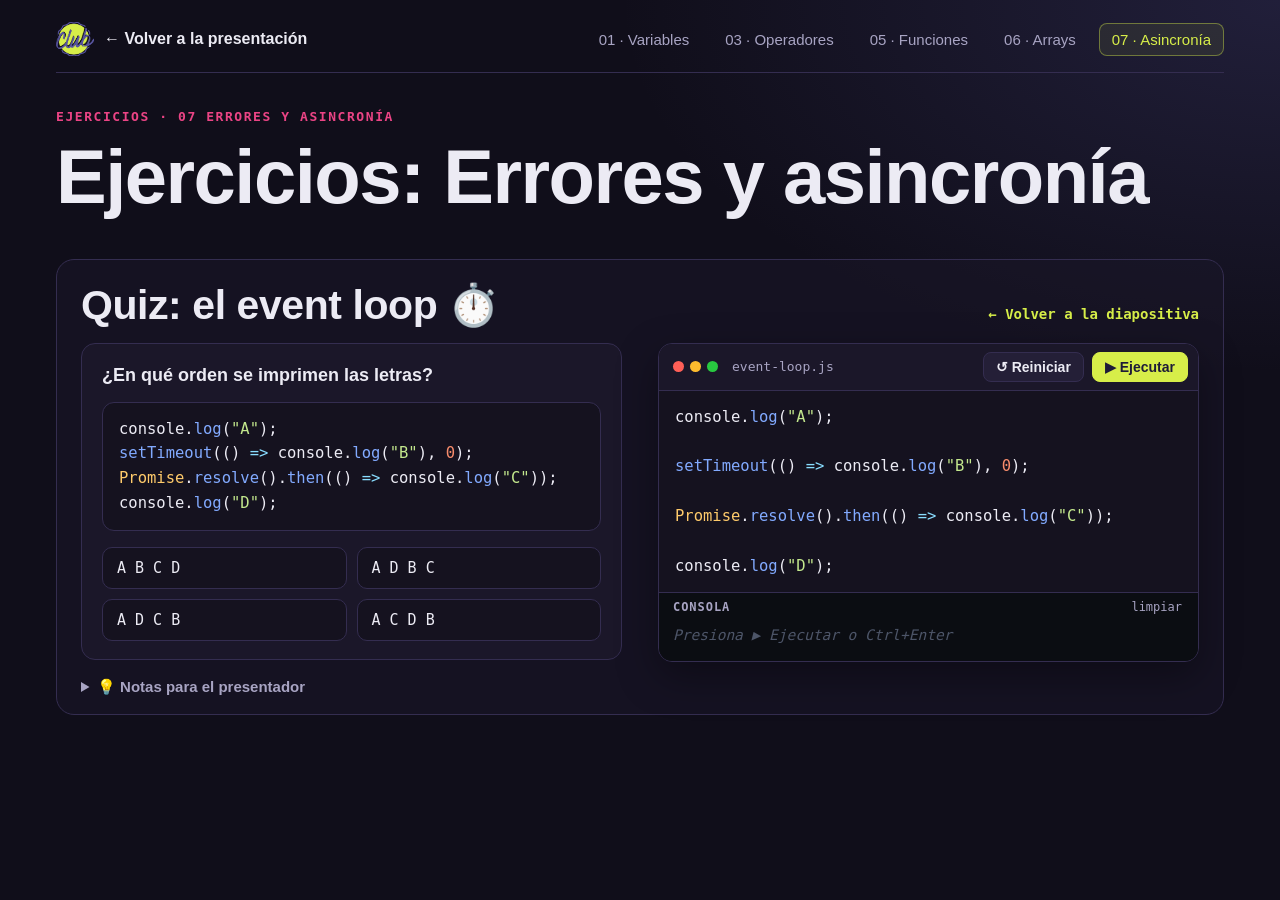
==== ejercicios/asincronia.html @ 26742ad3 "Initial commit" ====
<!DOCTYPE html>
<html lang="es">
<head>
<meta charset="UTF-8">
<meta name="viewport" content="width=device-width, initial-scale=1.0">
<title>Ejercicios: Errores y asincronía — Fundamentos de JavaScript</title>
<link rel="stylesheet" href="../assets/styles.css">
</head>
<body class="page">
<div class="page-wrap">
  <nav class="page-nav" aria-label="Ejercicios">
    <a class="brand" href="../index.html#event-loop"><img src="../assets/badge-club.png" alt="Chicas Programadoras Club"> ← Volver a la presentación</a>
    <a class="tab" href="sintaxis-y-variables.html">01 · Variables</a>
    <a class="tab" href="operadores.html">03 · Operadores</a>
    <a class="tab" href="funciones.html">05 · Funciones</a>
    <a class="tab" href="objetos-y-arrays.html">06 · Arrays</a>
    <a class="tab current" href="asincronia.html" aria-current="page">07 · Asincronía</a>
  </nav>

  <span class="kicker">Ejercicios · 07 Errores y asincronía</span>
  <h1>Ejercicios: Errores y asincronía</h1>

  <section class="exercise" id="quiz-event-loop">
    <div class="exercise-head">
      <h2>Quiz: el event loop ⏱️</h2>
      <a class="back-slide" href="../index.html#event-loop">← Volver a la diapositiva</a>
    </div>
  <div class="cols even">
    <div>
      <div class="quiz" data-answer="2">
        <p class="q">¿En qué orden se imprimen las letras?</p>
<textarea class="snippet">
console.log("A");
setTimeout(() => console.log("B"), 0);
Promise.resolve().then(() => console.log("C"));
console.log("D");
</textarea>
        <div class="opts"><button>A B C D</button><button>A D B C</button><button>A D C B</button><button>A C D B</button></div>
        <p class="explain" hidden>Primero el código síncrono (<b>A</b>, <b>D</b>), luego la microtarea de la Promesa (<b>C</b>) y después la macrotarea del temporizador (<b>B</b>), aunque tenga 0 ms de espera.</p>
      </div>
    </div>
    <div>
<textarea class="code" data-name="event-loop.js">
console.log("A");

setTimeout(() => console.log("B"), 0);

Promise.resolve().then(() => console.log("C"));

console.log("D");
</textarea>
    </div>
  </div>
  <details class="tips"><summary>💡 Notas para el presentador</summary>
    <ul>
      <li>Primero votación. La mayoría responde A D B C.</li>
      <li>setTimeout(fn, 0) significa “lo antes posible después del trabajo actual”, no “ahora”.</li>
    </ul>
  </details>
  </section>
</div>
<script src="../assets/app.js"></script>
</body>
</html>
---- assets/styles.css ----
:root {
  /* Brand palette from the Chicas Programadoras Club template (source.pptx) */
  --brand-purple: #5855A0;
  --brand-purple-light: #a7a4ec;   /* purple lifted for legibility on dark backgrounds */
  --pink: #EB4485;
  --lime: #D7EE49;

  --bg: #100e1a;
  --bg-2: #15121f;
  --panel: #1b1729;
  --panel-2: #241f37;
  --border: #342d50;
  --text: #ecebf4;
  --muted: #a8a4c3;
  --accent: var(--lime);
  --accent-ink: #1e1b38;
  --green: #4ade80;
  --red: #f87171;
  --blue: #60a5fa;
  --purple: #c084fc;
  --orange: #fb923c;
  --cyan: #22d3ee;
  --code-font: "Cascadia Code", "Fira Code", "JetBrains Mono", Consolas, "SF Mono", Menlo, monospace;
  --ui-font: Arial, "Helvetica Neue", Helvetica, sans-serif;   /* template font */
  --bar-h: 54px;
}
* { box-sizing: border-box; }
html { font-feature-settings: "calt" 0, "liga" 0; font-variant-ligatures: none; }
html, body { margin: 0; height: 100%; background: var(--bg); color: var(--text); font-family: var(--ui-font); }
body { overflow: hidden; }
button { font: inherit; color: inherit; }
::selection { background: rgba(215, 238, 73, .3); }

/* ---------- Slides ---------- */
.deck { position: fixed; inset: 0 0 var(--bar-h) 0; }
.slide {
  position: absolute; inset: 0;
  padding: 44px max(56px, calc((100vw - 1320px) / 2)) 40px;
  overflow-y: auto;
  opacity: 0; visibility: hidden; transform: translateX(36px);
  transition: opacity .35s ease, transform .35s ease, visibility 0s linear .35s;
  background:
    radial-gradient(1100px 620px at 100% 0%, rgba(88, 85, 160, .24), transparent 60%),
    radial-gradient(900px 520px at 0% 100%, rgba(235, 68, 133, .07), transparent 60%);
}
.slide.past { transform: translateX(-36px); }
.slide.active { opacity: 1; visibility: visible; transform: none; transition: opacity .35s ease, transform .35s ease; }
.slide::-webkit-scrollbar, .scroll::-webkit-scrollbar { width: 10px; height: 10px; }
.slide::-webkit-scrollbar-thumb, .scroll::-webkit-scrollbar-thumb { background: #2a3040; border-radius: 6px; }

.kicker { display: inline-block; font: 600 13px/1 var(--code-font); letter-spacing: .12em; text-transform: uppercase; color: var(--pink); margin-bottom: 10px; }
h1, h2, h3 { margin: 0 0 .5em; line-height: 1.15; }
h1 { font-size: clamp(40px, 6vw, 76px); font-weight: 700; letter-spacing: -.02em; }
h2 { font-size: clamp(28px, 3.2vw, 42px); font-weight: 700; letter-spacing: -.01em; }
h3 { font-size: 20px; font-weight: 650; color: var(--accent); }
p, li { font-size: clamp(16px, 1.35vw, 20px); line-height: 1.55; }
.lead { font-size: clamp(18px, 1.7vw, 24px); color: var(--muted); max-width: 900px; }
ul.points { padding-left: 1.1em; margin: 0 0 1em; }
ul.points li { margin: .35em 0; }
ul.points li::marker { color: var(--accent); }
.muted { color: var(--muted); }
.small { font-size: 15px; }
code { font-family: var(--code-font); font-size: .9em; background: rgba(255, 255, 255, .07); border: 1px solid rgba(255, 255, 255, .08); padding: .08em .35em; border-radius: 5px; }
pre code { background: none; border: 0; padding: 0; border-radius: 0; font-size: inherit; }
kbd { font-family: var(--code-font); font-size: .82em; padding: .1em .45em; border-radius: 5px; border: 1px solid var(--border); border-bottom-width: 3px; background: var(--panel-2); }
.ok { color: var(--green); } .bad { color: var(--red); }

.cols { display: grid; grid-template-columns: minmax(0, 5fr) minmax(0, 7fr); gap: 36px; align-items: start; }
.cols.even { grid-template-columns: minmax(0, 1fr) minmax(0, 1fr); }
.cols.three { grid-template-columns: repeat(3, minmax(0, 1fr)); gap: 20px; }
@media (max-width: 1000px) { .cols, .cols.even, .cols.three { grid-template-columns: minmax(0, 1fr); } }

.card { background: var(--panel); border: 1px solid var(--border); border-radius: 14px; padding: 18px 20px; }
.card h3 { margin-bottom: .35em; }
.card p, .card li { font-size: 16px; }
.callout { border-left: 4px solid var(--accent); background: rgba(215, 238, 73, .07); padding: 12px 16px; border-radius: 0 10px 10px 0; margin: 14px 0; font-size: 17px; line-height: 1.5; }
.callout.warn { border-color: var(--orange); background: rgba(251, 146, 60, .08); }
.callout.good { border-color: var(--green); background: rgba(74, 222, 128, .07); }

table.grid { border-collapse: collapse; width: 100%; font-size: 16px; margin: 8px 0 16px; }
table.grid th, table.grid td { border-bottom: 1px solid var(--border); padding: 9px 10px; text-align: left; }
table.grid th { color: var(--muted); font-weight: 600; font-size: 14px; text-transform: uppercase; letter-spacing: .05em; }

/* ---------- Title & dividers ---------- */
.title-slide, .divider { display: flex; flex-direction: column; justify-content: center; }
/* ---------- Brand: logos ---------- */
.logo-plate { display: inline-flex; align-items: center; background: #fff; border-radius: 18px; padding: 16px 24px; box-shadow: 0 18px 60px rgba(88, 85, 160, .45), 0 0 0 4px rgba(215, 238, 73, .9); margin-bottom: 30px; width: fit-content; }
.logo-plate img { display: block; width: min(440px, 70vw); height: auto; }
.logo-plate.small { padding: 10px 16px; border-radius: 14px; margin-bottom: 18px; box-shadow: 0 12px 40px rgba(88, 85, 160, .4), 0 0 0 3px rgba(215, 238, 73, .9); }
.logo-plate.small img { width: min(260px, 60vw); }
.corner-badge { position: fixed; top: 14px; right: 22px; width: 66px; height: auto; z-index: 15; pointer-events: none; filter: drop-shadow(0 6px 16px rgba(0, 0, 0, .45)); transition: opacity .3s ease; }
body.hide-badge .corner-badge { opacity: 0; }
.hl { color: var(--accent); }
.hl-pink { color: var(--pink); }
.hint { color: var(--muted); font-size: 16px; margin-top: 28px; }
.divider { background: url("badge-club.png") no-repeat right max(56px, calc((100vw - 1320px) / 2)) center / min(28vw, 330px), radial-gradient(1100px 620px at 100% 0%, rgba(88, 85, 160, .28), transparent 60%); }
.divider .big-num { font: 700 clamp(90px, 16vw, 200px)/0.9 var(--ui-font); color: transparent; -webkit-text-stroke: 2px var(--pink); opacity: .95; }
.divider h1 { margin-top: 12px; }
.divider .topics { display: flex; flex-wrap: wrap; gap: 10px; margin-top: 10px; }
.chip { display: inline-flex; align-items: center; gap: 6px; font: 500 14px/1 var(--code-font); padding: 8px 12px; border-radius: 999px; background: var(--panel-2); border: 1px solid var(--border); color: var(--text); }
button.chip { cursor: pointer; }
button.chip:hover { border-color: var(--accent); }

/* ---------- Agenda ---------- */
.agenda { display: grid; grid-template-columns: repeat(3, minmax(0, 1fr)); gap: 16px; margin-top: 10px; }
@media (max-width: 1000px) { .agenda { grid-template-columns: minmax(0, 1fr); } }
.agenda button { text-align: left; cursor: pointer; background: var(--panel); border: 1px solid var(--border); border-radius: 14px; padding: 16px 18px; transition: border-color .2s, transform .2s; display: grid; grid-template-columns: auto 1fr auto; gap: 4px 14px; align-items: baseline; }
.agenda button:hover { border-color: var(--accent); transform: translateY(-2px); }
.agenda .n { font: 700 22px/1 var(--code-font); color: var(--accent); grid-row: span 2; }
.agenda .t { font-weight: 650; font-size: 19px; }
.agenda .d { font: 13px/1 var(--code-font); color: var(--muted); }
.agenda .s { grid-column: 2 / 4; color: var(--muted); font-size: 14px; line-height: 1.4; }

/* ---------- Timeline ---------- */
.timeline { list-style: none; padding: 0; margin: 0; border-left: 2px solid var(--border); }
.timeline li { position: relative; padding: 0 0 14px 22px; font-size: 16px; }
.timeline li::before { content: ""; position: absolute; left: -7px; top: 6px; width: 12px; height: 12px; border-radius: 50%; background: var(--accent); }
.timeline b { font-family: var(--code-font); color: var(--accent); margin-right: 8px; }

/* ---------- Code: playgrounds & snippets ---------- */
textarea.code, textarea.snippet, textarea.solution { display: none; }
.pg { background: var(--bg-2); border: 1px solid var(--border); border-radius: 14px; overflow: hidden; box-shadow: 0 14px 40px rgba(0, 0, 0, .35); }
.pg + .pg { margin-top: 16px; }
.pg-bar { display: flex; align-items: center; gap: 8px; padding: 8px 10px 8px 14px; background: var(--panel); border-bottom: 1px solid var(--border); }
.pg-dots { display: flex; gap: 6px; margin-right: 6px; }
.pg-dots i { width: 11px; height: 11px; border-radius: 50%; background: #3a4152; }
.pg-dots i:nth-child(1) { background: #ff5f57; } .pg-dots i:nth-child(2) { background: #febc2e; } .pg-dots i:nth-child(3) { background: #28c840; }
.pg-name { font: 13px var(--code-font); color: var(--muted); flex: 1; white-space: nowrap; overflow: hidden; text-overflow: ellipsis; }
.btn { cursor: pointer; border: 1px solid var(--border); background: var(--panel-2); border-radius: 8px; padding: 6px 12px; font-size: 14px; font-weight: 600; display: inline-flex; align-items: center; gap: 6px; transition: background .15s, border-color .15s; white-space: nowrap; }
.btn:hover { border-color: #4a5266; background: #252b3a; }
.btn.primary { background: var(--accent); color: var(--accent-ink); border-color: var(--accent); }
.btn.primary:hover { background: #e4f57d; }
.btn.on { border-color: var(--accent); color: var(--accent); }

.editor-scroll { max-height: var(--h, 46vh); overflow: auto; }
.editor { display: grid; position: relative; min-height: 60px; }
.editor > * { grid-area: 1 / 1; }
.editor pre, .editor textarea, pre.snippet {
  margin: 0; border: 0; padding: 14px 16px;
  font: 15.5px/1.6 var(--code-font); font-variant-ligatures: none; letter-spacing: 0; tab-size: 2;
  white-space: pre-wrap; overflow-wrap: anywhere; word-break: normal;
}
.editor pre { pointer-events: none; color: var(--text); }
.editor textarea { resize: none; overflow: hidden; background: transparent; color: transparent; caret-color: #fff; outline: none; width: 100%; height: 100%; }
.editor textarea::selection { background: rgba(215, 238, 73, .28); color: transparent; }
.pg:focus-within { border-color: #4a5266; }
pre.snippet { background: var(--bg-2); border: 1px solid var(--border); border-radius: 12px; margin: 10px 0 16px; }

.tk-k { color: #c792ea; } .tk-s { color: #c3e88d; } .tk-n { color: #f78c6c; } .tk-c { color: #6b7590; font-style: italic; }
.tk-l { color: #ff9cac; } .tk-f { color: #82aaff; } .tk-p { color: #b8d3e0; } .tk-t { color: #ffcb6b; } .tk-o { color: #89ddff; }

.console { border-top: 1px solid var(--border); background: #0b0d12; }
.console-head { display: flex; align-items: center; justify-content: space-between; padding: 6px 10px 6px 14px; font: 600 12px var(--code-font); letter-spacing: .08em; text-transform: uppercase; color: var(--muted); }
.console-head button { background: none; border: 0; color: var(--muted); cursor: pointer; font: 12px var(--code-font); }
.console-head button:hover { color: var(--text); }
.out { max-height: var(--out-h, 24vh); overflow: auto; padding: 0 0 8px; font: 14.5px/1.5 var(--code-font); }
.out:empty::before { content: "Presiona ▶ Ejecutar o Ctrl+Enter"; display: block; padding: 4px 14px 6px; color: #4d5568; font-style: italic; }
.out.ran:empty::before { content: "(aún sin salida)"; }
.line { padding: 3px 14px 3px 30px; white-space: pre-wrap; overflow-wrap: anywhere; position: relative; border-bottom: 1px solid rgba(255, 255, 255, .03); animation: pop .25s ease; }
.line::before { content: "›"; position: absolute; left: 14px; color: #4d5568; }
.line.error { color: #ffb4b4; background: rgba(248, 113, 113, .09); } .line.error::before { content: "✖"; color: var(--red); left: 11px; }
.line.warn { color: #fde68a; background: rgba(250, 204, 21, .07); } .line.warn::before { content: "▲"; color: #facc15; left: 11px; font-size: 11px; top: 6px; }
.line.info { color: #a7f3d0; } .line.info::before { content: "ℹ"; color: var(--green); }
.line.sys { color: #6b7590; font-style: italic; } .line.sys::before { content: ""; }
@keyframes pop { from { opacity: 0; transform: translateY(-3px); } to { opacity: 1; transform: none; } }

/* ---------- Widgets ---------- */
.widget { background: var(--panel); border: 1px solid var(--border); border-radius: 14px; padding: 18px 20px; }
.widget + .widget { margin-top: 16px; }
.widget h3 { display: flex; align-items: center; gap: 10px; }
.row { display: flex; flex-wrap: wrap; gap: 10px; align-items: center; }
select, input.expr { font: 15px var(--code-font); color: var(--text); background: var(--bg-2); border: 1px solid var(--border); border-radius: 8px; padding: 8px 10px; outline: none; }
select:focus, input.expr:focus { border-color: var(--accent); }
input.expr { min-width: 0; flex: 1; }

.eq-results { display: grid; grid-template-columns: repeat(3, minmax(0, 1fr)); gap: 10px; margin: 14px 0 6px; }
.eq-res { background: var(--bg-2); border: 1px solid var(--border); border-radius: 10px; padding: 10px 12px; font-family: var(--code-font); }
.eq-res .e { font-size: 13px; color: var(--muted); overflow-wrap: anywhere; }
.eq-res .v { font-size: 22px; font-weight: 700; margin-top: 2px; }
.matrix-wrap { overflow-x: auto; margin-top: 12px; }
table.matrix { border-collapse: separate; border-spacing: 2px; font: 12.5px var(--code-font); margin: 0 auto; }
table.matrix th { color: var(--muted); font-weight: 500; padding: 2px 4px; white-space: nowrap; }
table.matrix thead th { writing-mode: vertical-rl; transform: rotate(180deg); text-align: left; height: 76px; }
table.matrix tbody th { text-align: right; }
table.matrix td { width: 26px; height: 26px; border-radius: 4px; background: #1b2030; cursor: pointer; transition: transform .1s; }
table.matrix td.t { background: var(--pink); }
table.matrix td.t.strict { background: var(--accent); }
table.matrix td:hover { transform: scale(1.18); outline: 2px solid #fff; }
table.matrix td.sel { outline: 2px solid var(--cyan); }

.reveal-grid { display: grid; grid-template-columns: repeat(4, minmax(0, 1fr)); gap: 14px; }
@media (max-width: 1100px) { .reveal-grid { grid-template-columns: repeat(2, minmax(0, 1fr)); } }
.reveal { cursor: pointer; text-align: left; background: var(--panel); border: 1px solid var(--border); border-radius: 14px; padding: 16px; min-height: 118px; display: flex; flex-direction: column; justify-content: space-between; gap: 10px; transition: border-color .2s, transform .2s, background .2s; }
.reveal:hover { border-color: var(--accent); transform: translateY(-2px); }
.reveal code { background: none; border: 0; padding: 0; font-size: 18px; color: var(--text); }
.reveal .ans { font: 600 18px var(--code-font); color: var(--muted); }
.reveal .ans small { display: block; font-size: 12px; font-weight: 400; color: var(--muted); margin-top: 3px; }
.reveal.shown { background: #1a2130; border-color: #3a4560; }
.reveal.shown .ans { color: var(--accent); }

.truth-badge { display: inline-flex; align-items: center; justify-content: center; min-width: 170px; padding: 14px 22px; border-radius: 12px; font: 800 28px var(--code-font); letter-spacing: .06em; margin: 16px 0 6px; }
.truth-badge.truthy { background: rgba(74, 222, 128, .15); color: var(--green); border: 1px solid rgba(74, 222, 128, .4); }
.truth-badge.falsy { background: rgba(248, 113, 113, .13); color: var(--red); border: 1px solid rgba(248, 113, 113, .4); }
.truth-badge.err { background: rgba(251, 146, 60, .12); color: var(--orange); border: 1px solid rgba(251, 146, 60, .4); font-size: 16px; letter-spacing: 0; }
.falsy-list { display: flex; flex-wrap: wrap; gap: 8px; }
.falsy-list code { font-size: 17px; padding: .25em .6em; color: var(--red); }

.lab-row { display: grid; grid-template-columns: minmax(0, 1fr) auto minmax(0, 1fr); gap: 10px; align-items: center; }
.lab-out { margin-top: 16px; background: var(--bg-2); border: 1px solid var(--border); border-radius: 12px; padding: 16px 18px; font-family: var(--code-font); }
.lab-out .expr-line { color: var(--muted); font-size: 15px; overflow-wrap: anywhere; }
.lab-out .val { font-size: 30px; font-weight: 700; color: var(--accent); margin: 6px 0 2px; overflow-wrap: anywhere; }
.lab-out .type { font-size: 14px; color: var(--muted); }
.lab-out.error .val { color: var(--red); font-size: 18px; }
.presets { margin-top: 14px; }
.prec { list-style: none; counter-reset: p; padding: 0; margin: 0; }
.prec li { counter-increment: p; display: flex; gap: 12px; align-items: baseline; font-size: 16px; padding: 5px 0; border-bottom: 1px dashed var(--border); }
.prec li::before { content: counter(p); font: 700 13px var(--code-font); color: var(--accent); width: 20px; }
.prec li span { color: var(--muted); font-size: 14px; margin-left: auto; }

/* ---------- Quiz ---------- */
.quiz { background: var(--panel); border: 1px solid var(--border); border-radius: 14px; padding: 18px 20px; }
.quiz + .quiz { margin-top: 14px; }
.quiz .q { margin: 0 0 12px; font-weight: 600; font-size: 18px; }
.quiz .opts { display: grid; grid-template-columns: repeat(2, minmax(0, 1fr)); gap: 10px; }
.quiz .opts button { cursor: pointer; text-align: left; padding: 11px 14px; border-radius: 10px; border: 1px solid var(--border); background: var(--bg-2); font: 15px var(--code-font); transition: border-color .15s, background .15s; }
.quiz .opts button:hover:not(:disabled) { border-color: var(--accent); }
.quiz .opts button:disabled { cursor: default; }
.quiz .opts button.correct { background: rgba(74, 222, 128, .16); border-color: var(--green); color: #c9f7d9; }
.quiz .opts button.wrong { background: rgba(248, 113, 113, .14); border-color: var(--red); color: #ffd0d0; }
.quiz .explain { margin: 12px 0 0; font-size: 16px; color: var(--muted); }
.quiz .explain[hidden] { display: none; }
.score { font: 700 22px var(--code-font); color: var(--accent); }

/* ---------- Misc visuals ---------- */
.types { display: grid; grid-template-columns: repeat(4, minmax(0, 1fr)); gap: 10px; }
.type-card { background: var(--panel); border: 1px solid var(--border); border-radius: 12px; padding: 12px 14px; }
.type-card b { font: 700 16px var(--code-font); color: var(--accent); display: block; }
.type-card span { font: 14px var(--code-font); color: var(--muted); }
.type-card.obj { grid-column: span 4; border-color: rgba(96, 165, 250, .45); }
.type-card.obj b { color: var(--blue); }

.scope { border: 2px dashed; border-radius: 14px; padding: 12px 14px 14px; margin-top: 8px; font-size: 15px; }
.scope > .label { font: 700 13px var(--code-font); letter-spacing: .04em; }
.scope code { display: block; margin: 6px 0; width: fit-content; }
.s-global { border-color: rgba(96, 165, 250, .6); } .s-global > .label { color: var(--blue); }
.s-fn { border-color: rgba(192, 132, 252, .6); } .s-fn > .label { color: var(--purple); }
.s-inner { border-color: rgba(74, 222, 128, .6); } .s-inner > .label { color: var(--green); }

.emoji-flow { font-family: var(--code-font); font-size: 17px; line-height: 2; }
.emoji-flow div { white-space: nowrap; overflow: hidden; text-overflow: ellipsis; }
.emoji-flow .m { color: var(--blue); }

.three-way .card h3 { font-family: var(--code-font); font-size: 17px; }
.three-way pre.snippet { font-size: 14px; margin: 8px 0; }

.recap { display: grid; grid-template-columns: repeat(4, minmax(0, 1fr)); gap: 14px; }
@media (max-width: 1100px) { .recap { grid-template-columns: repeat(2, minmax(0, 1fr)); } }
.recap .card ul { margin: 0; padding-left: 1.1em; }
.recap .card li { font-size: 15px; margin: .25em 0; }

.links a { color: var(--accent); text-decoration: none; border-bottom: 1px solid rgba(215, 238, 73, .35); }
.links a:hover { border-bottom-color: var(--accent); }
.links li { margin: .5em 0; }

/* ---------- Bottom bar, menu, notes ---------- */
.bar { position: fixed; left: 0; right: 0; bottom: 0; height: var(--bar-h); background: rgba(17, 15, 27, .92); backdrop-filter: blur(8px); border-top: 1px solid var(--border); display: flex; align-items: center; gap: 14px; padding: 0 16px; z-index: 20; }
.progress { position: absolute; left: 0; top: -1px; height: 3px; background: linear-gradient(90deg, var(--pink), var(--accent)); transition: width .35s ease; }
.bar .section-name { font: 600 13px var(--code-font); color: var(--muted); letter-spacing: .06em; text-transform: uppercase; flex: 1; white-space: nowrap; overflow: hidden; text-overflow: ellipsis; }
.bar .counter { font: 600 14px var(--code-font); color: var(--muted); min-width: 64px; text-align: center; }
.icon-btn { cursor: pointer; width: 36px; height: 36px; border-radius: 9px; border: 1px solid var(--border); background: var(--panel); display: inline-flex; align-items: center; justify-content: center; font-size: 16px; }
.icon-btn:hover { border-color: var(--accent); }
.icon-btn.on { border-color: var(--accent); color: var(--accent); }
.bar .right { flex: 1; display: flex; justify-content: flex-end; gap: 8px; }

.menu { position: fixed; top: 0; right: 0; bottom: var(--bar-h); width: min(420px, 92vw); background: var(--panel); border-left: 1px solid var(--border); z-index: 30; transform: translateX(105%); transition: transform .3s ease; overflow-y: auto; padding: 18px 16px 30px; }
.menu { visibility: hidden; transition: transform .3s ease, visibility 0s linear .3s; }
.menu.open { visibility: visible; transition: transform .3s ease; transform: none; box-shadow: -20px 0 60px rgba(0, 0, 0, .5); }
.menu h4 { margin: 18px 6px 6px; font: 700 12px var(--code-font); letter-spacing: .1em; text-transform: uppercase; color: var(--pink); }
.menu button { display: block; width: 100%; text-align: left; background: none; border: 0; border-radius: 8px; padding: 7px 10px; cursor: pointer; font-size: 15px; color: var(--text); }
.menu button:hover { background: var(--panel-2); }
.menu button.current { background: rgba(215, 238, 73, .12); color: var(--accent); }
.menu button .i { display: inline-block; width: 30px; color: var(--muted); font: 12px var(--code-font); }

.notes-panel { position: fixed; left: 0; right: 0; bottom: var(--bar-h); max-height: 34vh; overflow-y: auto; background: var(--bg-2); border-top: 2px solid var(--pink); z-index: 25; padding: 14px max(24px, calc((100vw - 1320px) / 2)); transform: translateY(105%); visibility: hidden; transition: transform .3s ease, visibility 0s linear .3s; font-size: 17px; line-height: 1.55; }
.notes-panel.open { transform: none; visibility: visible; transition: transform .3s ease; }
.notes-panel .label { font: 700 12px var(--code-font); letter-spacing: .1em; color: var(--pink); text-transform: uppercase; }
.notes-panel ul { margin: 6px 0 0; padding-left: 1.2em; }
.slide aside.notes { display: none; }

/* ---------- Final slide: links to standalone pages ---------- */
.link-grid { display: grid; grid-template-columns: repeat(3, minmax(0, 1fr)); gap: 20px; margin-top: 18px; }
@media (max-width: 1000px) { .link-grid { grid-template-columns: minmax(0, 1fr); } }
.link-card { display: flex; flex-direction: column; gap: 10px; padding: 26px 24px; min-height: 230px; border-radius: 18px; background: var(--panel); border: 1px solid var(--border); color: var(--text); text-decoration: none; transition: border-color .2s, transform .2s, box-shadow .2s; }
.link-card:hover, .link-card:focus-visible { border-color: var(--accent); transform: translateY(-4px); box-shadow: 0 18px 50px rgba(215, 238, 73, .12); outline: none; }
.link-card .icon { font-size: 44px; line-height: 1; }
.link-card .t { font-size: 26px; font-weight: 700; }
.link-card .s { color: var(--muted); font-size: 17px; line-height: 1.5; flex: 1; }
.link-card .go { font: 600 15px var(--code-font); color: var(--accent); }

/* ---------- Standalone pages ---------- */
body.page { overflow: auto; background: radial-gradient(1100px 620px at 100% 0%, rgba(88, 85, 160, .24), transparent 60%) var(--bg); min-height: 100%; }
.page-wrap { max-width: 1320px; margin: 0 auto; padding: 22px 56px 64px; }
@media (max-width: 700px) { .page-wrap { padding: 18px 20px 48px; } }
.page-nav { display: flex; flex-wrap: wrap; align-items: center; gap: 10px; padding-bottom: 16px; margin-bottom: 34px; border-bottom: 1px solid var(--border); }
.page-nav .brand { display: inline-flex; align-items: center; gap: 10px; margin-right: auto; color: var(--text); text-decoration: none; font-weight: 650; }
.page-nav .brand img { width: 38px; height: auto; }
.page-nav a.tab { color: var(--muted); text-decoration: none; padding: 7px 12px; border-radius: 8px; border: 1px solid transparent; font-size: 15px; }
.page-nav a.tab:hover { color: var(--text); border-color: var(--border); }
.page-nav a.tab.current { color: var(--accent); border-color: rgba(215, 238, 73, .4); background: rgba(215, 238, 73, .08); }
.page-head { display: flex; flex-wrap: wrap; align-items: baseline; gap: 16px 22px; margin-bottom: 22px; }
.page-head h1 { font-size: clamp(34px, 4.5vw, 56px); margin: 0; }
.quiz-result { margin-top: 22px; font-size: 20px; text-align: center; }
.quiz-result[hidden] { display: none; }

@media print {
  html, body, body.page { background: #fff !important; color: #111 !important; }
  .page-nav, .no-print { display: none !important; }
  .page-wrap { padding: 0; max-width: none; }
  .card, code { background: #fff !important; border-color: #ccc !important; color: #111 !important; break-inside: avoid; }
  .card h3, .kicker { color: #8a6d00 !important; }
  .muted, .lead { color: #444 !important; }
}

/* ---------- Exercise links (in slides) and exercise pages ---------- */
.exercise-link { display: flex; align-items: center; gap: 14px; margin-top: 18px; padding: 14px 18px; border-radius: 14px; text-decoration: none; color: var(--text); background: linear-gradient(135deg, rgba(235, 68, 133, .16), rgba(88, 85, 160, .22)); border: 1px solid rgba(235, 68, 133, .45); transition: border-color .2s, transform .2s, box-shadow .2s; }
.exercise-link:hover, .exercise-link:focus-visible { border-color: var(--accent); transform: translateY(-2px); box-shadow: 0 12px 34px rgba(235, 68, 133, .18); outline: none; }
.exercise-link .i { font-size: 26px; line-height: 1; }
.exercise-link .t { flex: 1; font-size: 18px; font-weight: 700; }
.exercise-link .t b { display: block; font: 700 12px var(--code-font); letter-spacing: .12em; text-transform: uppercase; color: var(--pink); margin-bottom: 3px; }
.exercise-link .go { font: 700 20px var(--code-font); color: var(--accent); }

.exercise { background: rgba(27, 23, 41, .55); border: 1px solid var(--border); border-radius: 18px; padding: 22px 24px 18px; margin-top: 26px; scroll-margin-top: 20px; }
.exercise:target { border-color: var(--pink); box-shadow: 0 0 0 3px rgba(235, 68, 133, .25); }
.exercise-head { display: flex; flex-wrap: wrap; align-items: baseline; justify-content: space-between; gap: 8px 20px; margin-bottom: 14px; }
.exercise-head h2 { margin: 0; }
.back-slide { font: 600 14px var(--code-font); color: var(--accent); text-decoration: none; white-space: nowrap; }
.back-slide:hover { text-decoration: underline; }
details.tips { margin-top: 16px; color: var(--muted); font-size: 15px; }
details.tips summary { cursor: pointer; font-weight: 700; color: var(--muted); }
details.tips ul { margin: 8px 0 0; }
details.tips li { font-size: 15px; }
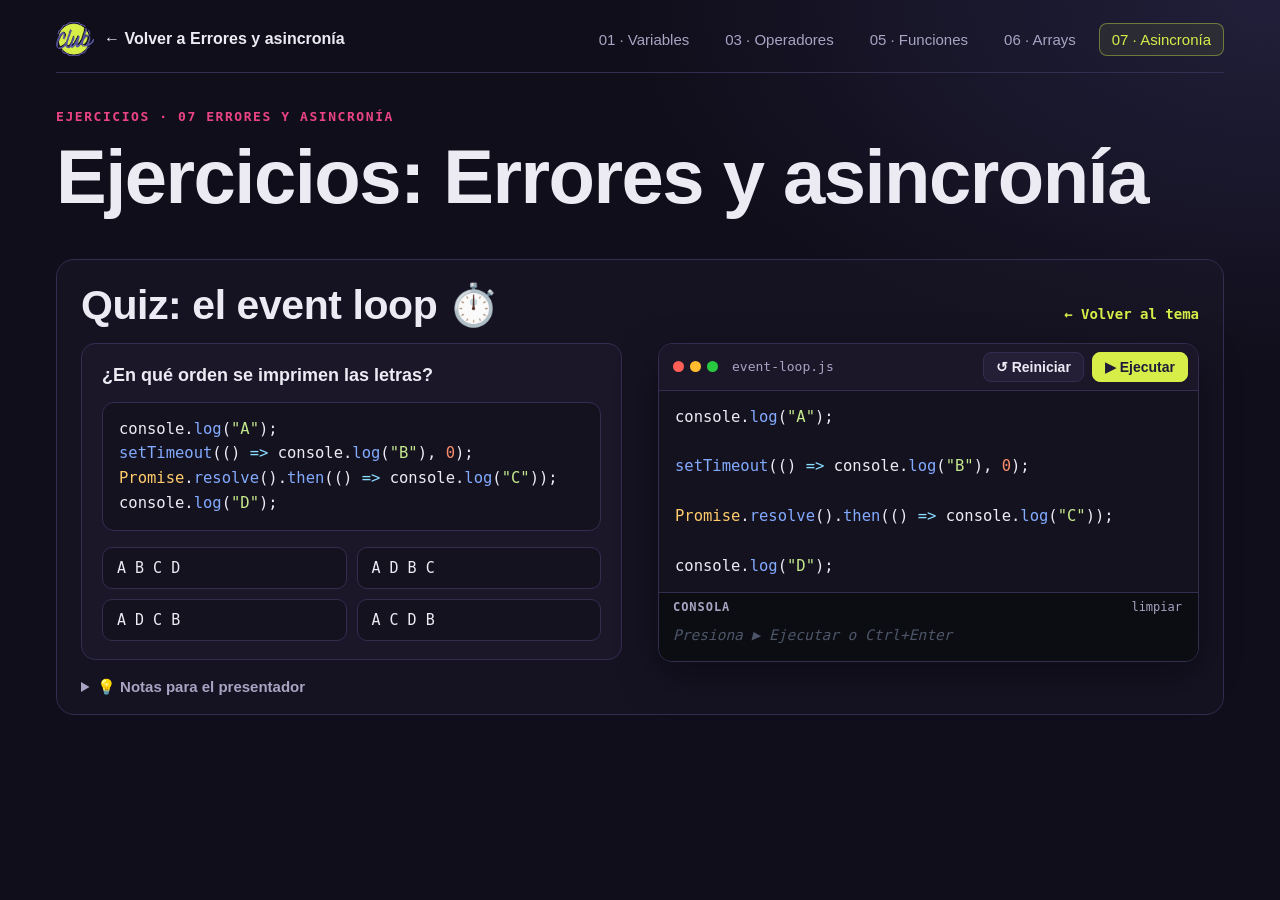
==== commit bee2626a: "Move section 7 to an optional page and refine Tipos de datos - Move "07 · Errores y asincronía" (div" ====
--- a/ejercicios/asincronia.html
+++ b/ejercicios/asincronia.html
@@ -9,7 +9,7 @@
 <body class="page">
 <div class="page-wrap">
   <nav class="page-nav" aria-label="Ejercicios">
-    <a class="brand" href="../index.html#event-loop"><img src="../assets/badge-club.png" alt="Chicas Programadoras Club"> ← Volver a la presentación</a>
+    <a class="brand" href="../errores-y-asincronia.html#event-loop"><img src="../assets/badge-club.png" alt="Chicas Programadoras Club"> ← Volver a Errores y asincronía</a>
     <a class="tab" href="sintaxis-y-variables.html">01 · Variables</a>
     <a class="tab" href="operadores.html">03 · Operadores</a>
     <a class="tab" href="funciones.html">05 · Funciones</a>
@@ -23,7 +23,7 @@
   <section class="exercise" id="quiz-event-loop">
     <div class="exercise-head">
       <h2>Quiz: el event loop ⏱️</h2>
-      <a class="back-slide" href="../index.html#event-loop">← Volver a la diapositiva</a>
+      <a class="back-slide" href="../errores-y-asincronia.html#event-loop">← Volver al tema</a>
     </div>
   <div class="cols even">
     <div>
--- a/assets/styles.css
+++ b/assets/styles.css
@@ -104,8 +104,8 @@
 /* ---------- Agenda ---------- */
 .agenda { display: grid; grid-template-columns: repeat(3, minmax(0, 1fr)); gap: 16px; margin-top: 10px; }
 @media (max-width: 1000px) { .agenda { grid-template-columns: minmax(0, 1fr); } }
-.agenda button { text-align: left; cursor: pointer; background: var(--panel); border: 1px solid var(--border); border-radius: 14px; padding: 16px 18px; transition: border-color .2s, transform .2s; display: grid; grid-template-columns: auto 1fr auto; gap: 4px 14px; align-items: baseline; }
-.agenda button:hover { border-color: var(--accent); transform: translateY(-2px); }
+.agenda button, .agenda a { text-decoration: none; color: inherit; text-align: left; cursor: pointer; background: var(--panel); border: 1px solid var(--border); border-radius: 14px; padding: 16px 18px; transition: border-color .2s, transform .2s; display: grid; grid-template-columns: auto 1fr auto; gap: 4px 14px; align-items: baseline; }
+.agenda button:hover, .agenda a:hover { border-color: var(--accent); transform: translateY(-2px); }
 .agenda .n { font: 700 22px/1 var(--code-font); color: var(--accent); grid-row: span 2; }
 .agenda .t { font-weight: 650; font-size: 19px; }
 .agenda .d { font: 13px/1 var(--code-font); color: var(--muted); }
@@ -329,7 +329,7 @@
 .exercise-link .t b { display: block; font: 700 12px var(--code-font); letter-spacing: .12em; text-transform: uppercase; color: var(--pink); margin-bottom: 3px; }
 .exercise-link .go { font: 700 20px var(--code-font); color: var(--accent); }
 
-.exercise { background: rgba(27, 23, 41, .55); border: 1px solid var(--border); border-radius: 18px; padding: 22px 24px 18px; margin-top: 26px; scroll-margin-top: 20px; }
+.exercise, .topic { background: rgba(27, 23, 41, .55); border: 1px solid var(--border); border-radius: 18px; padding: 22px 24px 18px; margin-top: 26px; scroll-margin-top: 20px; }
 .exercise:target { border-color: var(--pink); box-shadow: 0 0 0 3px rgba(235, 68, 133, .25); }
 .exercise-head { display: flex; flex-wrap: wrap; align-items: baseline; justify-content: space-between; gap: 8px 20px; margin-bottom: 14px; }
 .exercise-head h2 { margin: 0; }
@@ -339,3 +339,9 @@
 details.tips summary { cursor: pointer; font-weight: 700; color: var(--muted); }
 details.tips ul { margin: 8px 0 0; }
 details.tips li { font-size: 15px; }
+a.chip { text-decoration: none; }
+a.chip:hover { border-color: var(--accent); }
+.optional-link { border-style: dashed; border-color: rgba(215, 238, 73, .5); background: linear-gradient(135deg, rgba(215, 238, 73, .08), rgba(88, 85, 160, .18)); }
+.optional-link .t b { color: var(--accent); }
+.agenda a .d { color: var(--accent); }
+.topic:target { border-color: var(--pink); box-shadow: 0 0 0 3px rgba(235, 68, 133, .25); }
